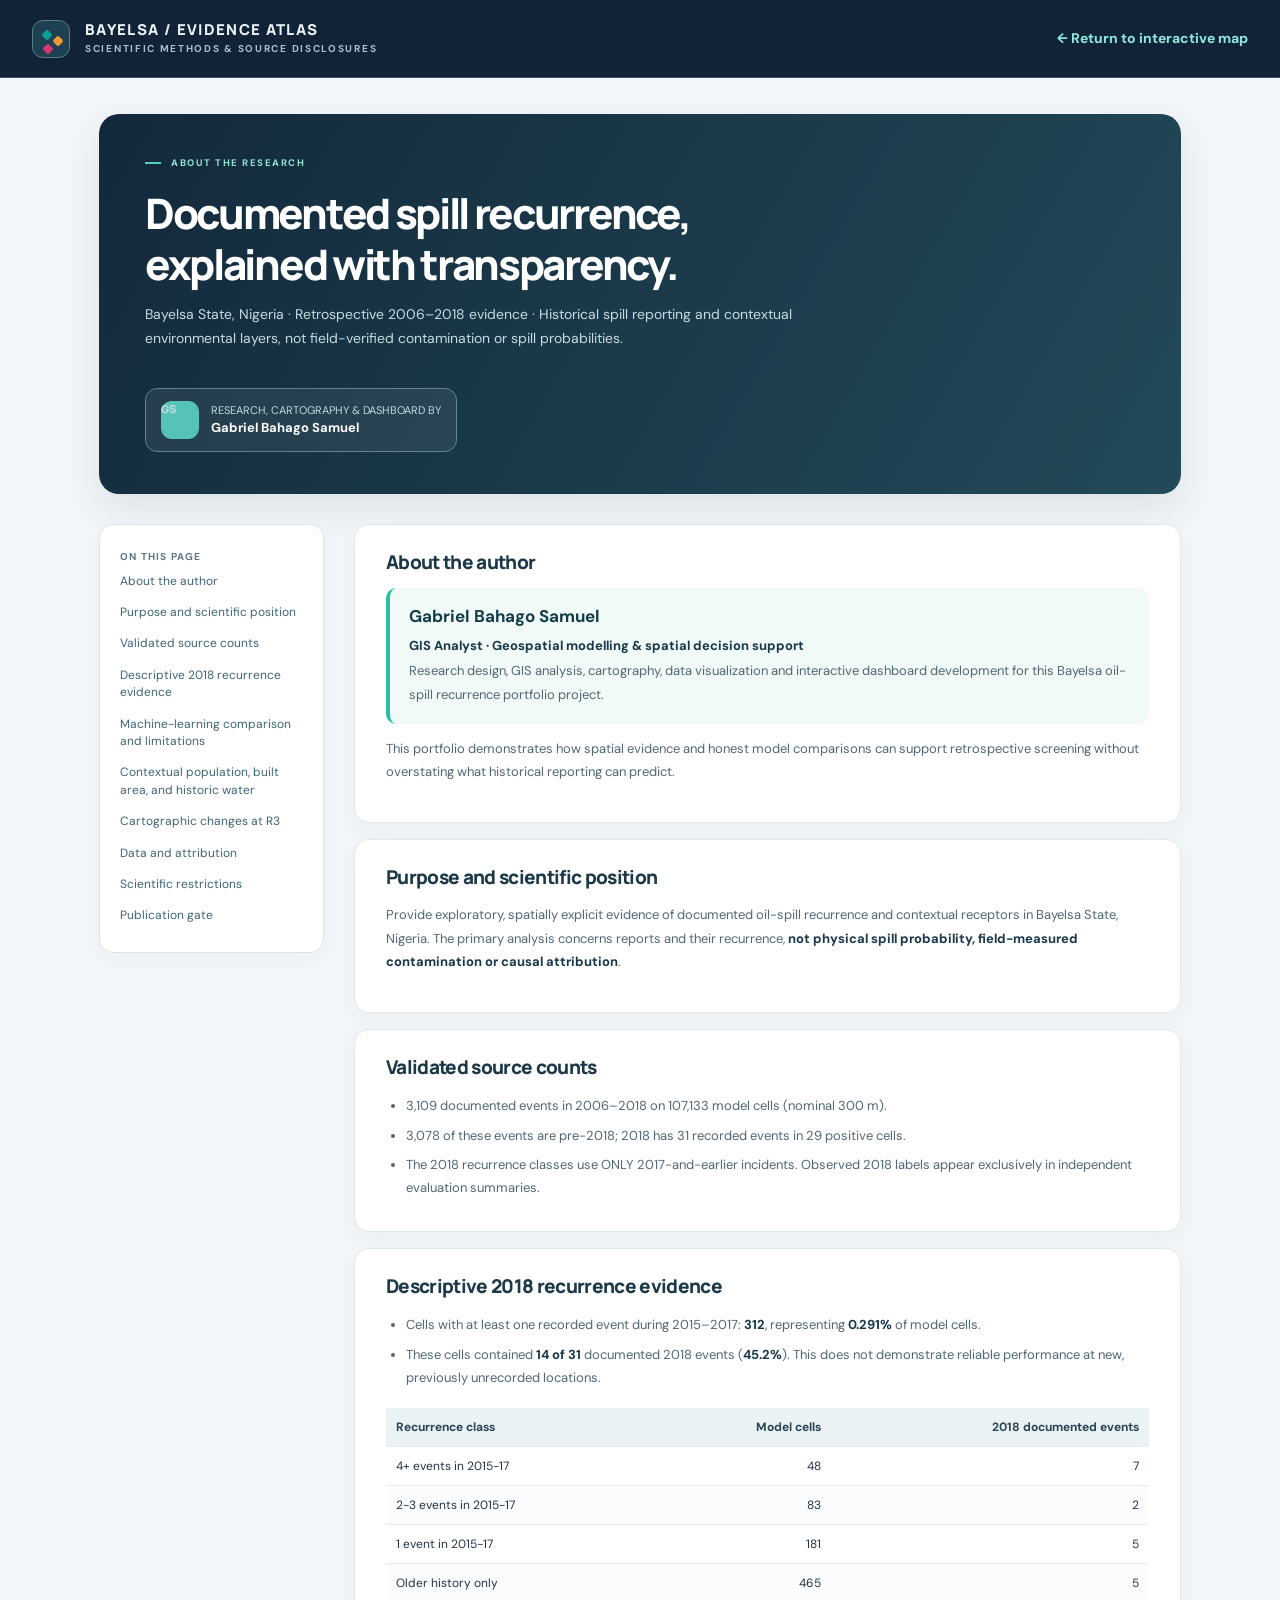
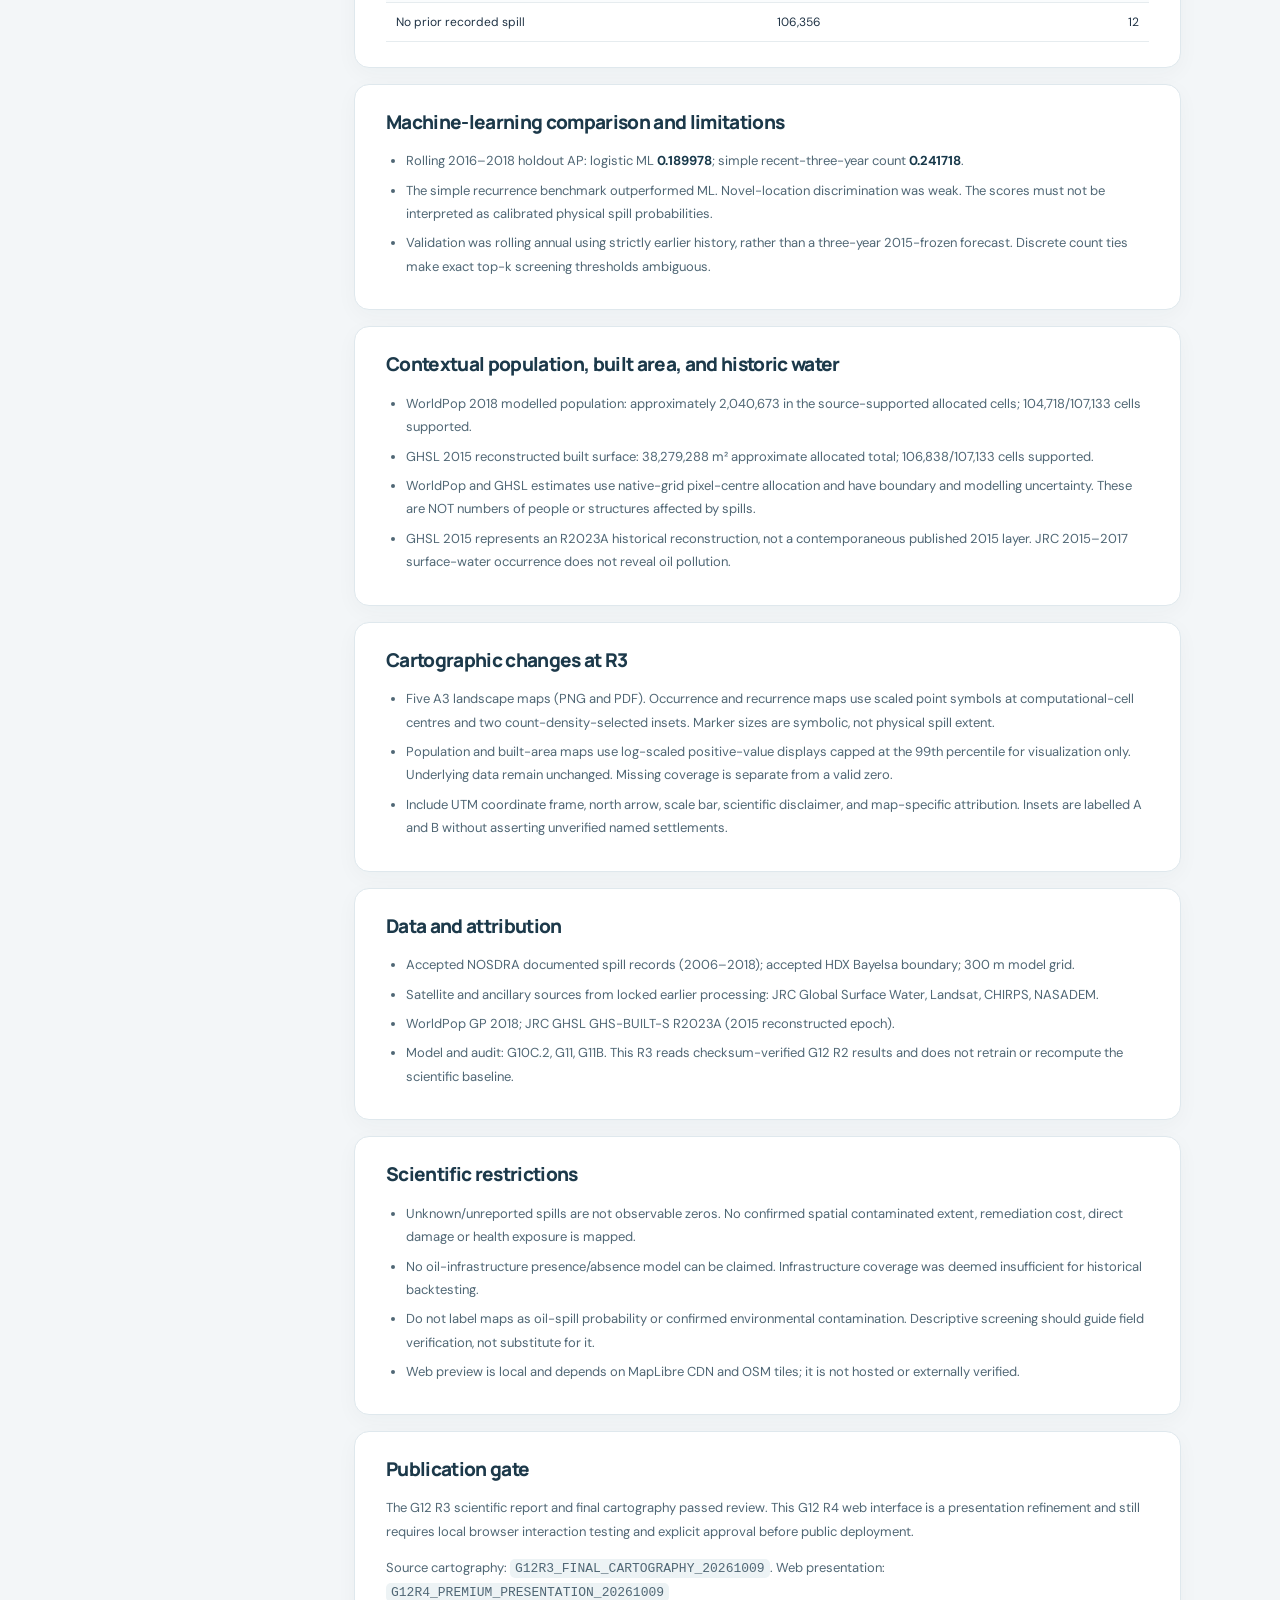
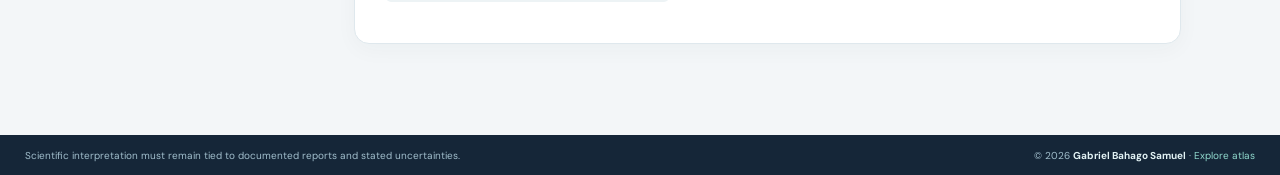
==== methods.html @ e8ac4446 "Publish Bayelsa Evidence Atlas G12R4.2" ====
<!doctype html><html lang="en"><head><meta charset="utf-8"><meta name="viewport" content="width=device-width, initial-scale=1"><meta name="theme-color" content="#122338"><meta name="description" content="Bayelsa documented spill recurrence: scientific methods, provenance and limitations. Built by Gabriel Bahago Samuel."><title>Methods &amp; Limitations | Bayelsa Evidence Atlas</title><link href="https://fonts.googleapis.com/css2?family=DM+Sans:wght@400;500;600;700;800&family=Manrope:wght@400;500;600;700;800&display=swap" rel="stylesheet"><link rel="stylesheet" href="./styles.css"></head><body class="methods-page"><header class="topbar methods-header"><a class="identity" href="./index.html"><span class="brand-symbol" aria-hidden="true"><span></span><span></span><span></span></span><span class="identity-text"><strong>BAYELSA / EVIDENCE ATLAS</strong><small>SCIENTIFIC METHODS &amp; SOURCE DISCLOSURES</small></span></a><a class="method-back" href="./index.html">← Return to interactive map</a></header><div class="methods-shell"><section class="methods-hero"><div class="eyebrow"><span class="eyebrow-line"></span> ABOUT THE RESEARCH</div><h1>Documented spill recurrence,<br>explained with transparency.</h1><p>Bayelsa State, Nigeria · Retrospective 2006–2018 evidence · Historical spill reporting and contextual environmental layers, not field-verified contamination or spill probabilities.</p><div class="hero-credit"><span class="avatar" aria-hidden="true">GS</span><div><span>RESEARCH, CARTOGRAPHY &amp; DASHBOARD BY</span><strong>Gabriel Bahago Samuel</strong></div></div></section><div class="methods-content"><nav class="toc" aria-label="On this page"><strong>ON THIS PAGE</strong><a href="#author">About the author</a><a href="#m1">Purpose and scientific position</a><a href="#m2">Validated source counts</a><a href="#m3">Descriptive 2018 recurrence evidence</a><a href="#m4">Machine-learning comparison and limitations</a><a href="#m5">Contextual population, built area, and historic water</a><a href="#m6">Cartographic changes at R3</a><a href="#m7">Data and attribution</a><a href="#m8">Scientific restrictions</a><a href="#m9">Publication gate</a></nav><div class="methods-body"><section id="author" class="method-section"><h2>About the author</h2><div class="author-card"><h3>Gabriel Bahago Samuel</h3><p><strong>GIS Analyst · Geospatial modelling &amp; spatial decision support</strong></p><p>Research design, GIS analysis, cartography, data visualization and interactive dashboard development for this Bayelsa oil-spill recurrence portfolio project.</p></div><p>This portfolio demonstrates how spatial evidence and honest model comparisons can support retrospective screening without overstating what historical reporting can predict.</p></section><section class="method-section" id="m1"><h2>Purpose and scientific position</h2>
<p>Provide exploratory, spatially explicit evidence of documented oil-spill recurrence and contextual receptors in Bayelsa State, Nigeria. The primary analysis concerns reports and their recurrence, <strong>not physical spill probability, field-measured contamination or causal attribution</strong>.</p>
</section><section class="method-section" id="m2"><h2>Validated source counts</h2>
<ul>
<li>3,109 documented events in 2006–2018 on 107,133 model cells (nominal 300 m).</li>
<li>3,078 of these events are pre-2018; 2018 has 31 recorded events in 29 positive cells.</li>
<li>The 2018 recurrence classes use ONLY 2017-and-earlier incidents. Observed 2018 labels appear exclusively in independent evaluation summaries.</li>
</ul>
</section><section class="method-section" id="m3"><h2>Descriptive 2018 recurrence evidence</h2>
<ul>
<li>Cells with at least one recorded event during 2015–2017: <strong>312</strong>, representing <strong>0.291%</strong> of model cells.</li>
<li>These cells contained <strong>14 of 31</strong> documented 2018 events (<strong>45.2%</strong>). This does not demonstrate reliable performance at new, previously unrecorded locations.</li>
</ul>
<table>
<thead>
<tr>
<th>Recurrence class</th>
<th style="text-align:right">Model cells</th>
<th style="text-align:right">2018 documented events</th>
</tr>
</thead>
<tbody>
<tr>
<td>4+ events in 2015-17</td>
<td style="text-align:right">48</td>
<td style="text-align:right">7</td>
</tr>
<tr>
<td>2-3 events in 2015-17</td>
<td style="text-align:right">83</td>
<td style="text-align:right">2</td>
</tr>
<tr>
<td>1 event in 2015-17</td>
<td style="text-align:right">181</td>
<td style="text-align:right">5</td>
</tr>
<tr>
<td>Older history only</td>
<td style="text-align:right">465</td>
<td style="text-align:right">5</td>
</tr>
<tr>
<td>No prior recorded spill</td>
<td style="text-align:right">106,356</td>
<td style="text-align:right">12</td>
</tr>
</tbody>
</table>
</section><section class="method-section" id="m4"><h2>Machine-learning comparison and limitations</h2>
<ul>
<li>Rolling 2016–2018 holdout AP: logistic ML <strong>0.189978</strong>; simple recent-three-year count <strong>0.241718</strong>.</li>
<li>The simple recurrence benchmark outperformed ML. Novel-location discrimination was weak. The scores must not be interpreted as calibrated physical spill probabilities.</li>
<li>Validation was rolling annual using strictly earlier history, rather than a three-year 2015-frozen forecast. Discrete count ties make exact top-k screening thresholds ambiguous.</li>
</ul>
</section><section class="method-section" id="m5"><h2>Contextual population, built area, and historic water</h2>
<ul>
<li>WorldPop 2018 modelled population: approximately 2,040,673 in the source-supported allocated cells; 104,718/107,133 cells supported.</li>
<li>GHSL 2015 reconstructed built surface: 38,279,288 m² approximate allocated total; 106,838/107,133 cells supported.</li>
<li>WorldPop and GHSL estimates use native-grid pixel-centre allocation and have boundary and modelling uncertainty. These are NOT numbers of people or structures affected by spills.</li>
<li>GHSL 2015 represents an R2023A historical reconstruction, not a contemporaneous published 2015 layer. JRC 2015–2017 surface-water occurrence does not reveal oil pollution.</li>
</ul>
</section><section class="method-section" id="m6"><h2>Cartographic changes at R3</h2>
<ul>
<li>Five A3 landscape maps (PNG and PDF). Occurrence and recurrence maps use scaled point symbols at computational-cell centres and two count-density-selected insets. Marker sizes are symbolic, not physical spill extent.</li>
<li>Population and built-area maps use log-scaled positive-value displays capped at the 99th percentile for visualization only. Underlying data remain unchanged. Missing coverage is separate from a valid zero.</li>
<li>Include UTM coordinate frame, north arrow, scale bar, scientific disclaimer, and map-specific attribution. Insets are labelled A and B without asserting unverified named settlements.</li>
</ul>
</section><section class="method-section" id="m7"><h2>Data and attribution</h2>
<ul>
<li>Accepted NOSDRA documented spill records (2006–2018); accepted HDX Bayelsa boundary; 300 m model grid.</li>
<li>Satellite and ancillary sources from locked earlier processing: JRC Global Surface Water, Landsat, CHIRPS, NASADEM.</li>
<li>WorldPop GP 2018; JRC GHSL GHS-BUILT-S R2023A (2015 reconstructed epoch).</li>
<li>Model and audit: G10C.2, G11, G11B. This R3 reads checksum-verified G12 R2 results and does not retrain or recompute the scientific baseline.</li>
</ul>
</section><section class="method-section" id="m8"><h2>Scientific restrictions</h2>
<ul>
<li>Unknown/unreported spills are not observable zeros. No confirmed spatial contaminated extent, remediation cost, direct damage or health exposure is mapped.</li>
<li>No oil-infrastructure presence/absence model can be claimed. Infrastructure coverage was deemed insufficient for historical backtesting.</li>
<li>Do not label maps as oil-spill probability or confirmed environmental contamination. Descriptive screening should guide field verification, not substitute for it.</li>
<li>Web preview is local and depends on MapLibre CDN and OSM tiles; it is not hosted or externally verified.</li>
</ul>
</section><section class="method-section" id="m9"><h2>Publication gate</h2>
<p>The G12 R3 scientific report and final cartography passed review. This G12 R4 web interface is a presentation refinement and still requires local browser interaction testing and explicit approval before public deployment.</p>
<p>Source cartography: <code>G12R3_FINAL_CARTOGRAPHY_20261009</code>. Web presentation: <code>G12R4_PREMIUM_PRESENTATION_20261009</code></p>
</section></div></div></div><footer class="page-footer"><span>Scientific interpretation must remain tied to documented reports and stated uncertainties.</span><span>© 2026 <strong>Gabriel Bahago Samuel</strong> · <a href="./index.html">Explore atlas</a></span></footer></body></html>
---- styles.css ----
:root{--navy:#122338;--dark:#101d2e;--dark2:#182c40;--ink:#203345;--muted:#7e96a9;--edge:#dce4e9;--old:#b57961;--one:#0c9f97;--two:#ef9a34;--four:#d63870;--novel:#935aff;--white:#fff;--font:'DM Sans',system-ui,-apple-system,Segoe UI,sans-serif;--display:'Manrope',var(--font)}
*{box-sizing:border-box}html,body{height:100%}body{margin:0;font:14px/1.5 var(--font);color:var(--ink);background:#eff3f6}button,select{font:inherit}a{color:inherit}button{cursor:pointer}button:focus-visible,a:focus-visible,select:focus-visible{outline:3px solid #69cfca;outline-offset:3px}
.topbar{height:78px;background:var(--navy);display:flex;align-items:center;justify-content:space-between;padding:0 32px;color:#eaf4f8;border-bottom:1px solid #3c5364;gap:16px}.identity{text-decoration:none;display:flex;align-items:center;gap:15px;min-width:0}.brand-symbol{width:38px;height:38px;border:1px solid #5b7b88;border-radius:11px;position:relative;display:block;background:#1e4152}.brand-symbol span{position:absolute;width:8px;height:8px;border-radius:2px;transform:rotate(45deg)}.brand-symbol span:nth-child(1){background:var(--one);left:10px;top:10px}.brand-symbol span:nth-child(2){background:var(--two);left:21px;top:16px}.brand-symbol span:nth-child(3){background:var(--four);left:11px;top:24px}.identity-text{display:flex;flex-direction:column;line-height:1.25;gap:4px;white-space:nowrap}.identity-text strong{font:800 15px/1.2 var(--display);letter-spacing:.09em}.identity-text small{font-size:10px;letter-spacing:.17em;color:#a9c0ce;font-weight:700}.muted-bar{color:#6ca8af;padding:0 5px}.top-actions{display:flex;align-items:center;gap:24px}.topbar-pill{border:1px solid #476374;border-radius:999px;display:inline-flex;align-items:center;gap:9px;padding:8px 13px;font-size:10px;letter-spacing:.12em;font-weight:800;color:#c3d9e2}.live-dot{height:7px;width:7px;background:#45d7b8;border-radius:100%;box-shadow:0 0 0 4px #45d7b81b}.top-link{font-size:12px;text-decoration:none;font-weight:700}.top-link:hover{text-decoration:underline}
.layout{display:grid;grid-template-columns:370px minmax(0,1fr);height:calc(100vh - 120px);min-height:620px}.sidebar{background:var(--dark);color:#f2f7fa;overflow-y:auto;scrollbar-color:#38546a #111e2e}.sidebar-inner{padding:28px 27px 24px}.eyebrow{font-size:9.5px;font-weight:800;letter-spacing:.16em;color:#8eb8c5;display:flex;align-items:center;gap:10px}.eyebrow-line{height:2px;width:16px;background:#4dd0bd}.sidebar h1{font:800 27px/1.23 var(--display);letter-spacing:-.055em;margin:14px 0 12px;max-width:320px}.sidebar h1 em{font-style:normal;color:#64d8cc}.lead{font-size:12.5px;line-height:1.7;color:#acc3ce;margin:0 0 20px}
.metrics{display:grid;grid-template-columns:1fr 1fr;gap:9px;margin-bottom:24px}.metric{background:var(--dark2);border:1px solid #304559;border-radius:11px;padding:13px 13px 12px}.metric-wide{grid-column:1/-1;background:linear-gradient(105deg,#1c4053,#173343)}.metric-label{font-size:9px;letter-spacing:.11em;font-weight:800;color:#a3bbcb}.metric-value{font:800 25px/1.55 var(--display);letter-spacing:-.055em;color:#fff}.metric-wide .metric-value{font-size:31px;line-height:1.4}.metric-sub{font:500 12px var(--font);letter-spacing:0;color:#b4ced5}.metric-caption{font-size:10px;color:#acc2d0;margin-top:2px}
.section-title{display:flex;gap:12px;align-items:center;color:#8eb7c4;font-size:10px;letter-spacing:.13em;font-weight:800;margin:20px 0 11px}.section-rule{height:1px;flex:1;background:#345064}.field-label{display:block;font-size:12px;font-weight:700;margin-bottom:8px}select{width:100%;border:1px solid #65899d;border-radius:9px;color:#edf9f7;background:#233b4d;padding:11px 12px;appearance:auto;cursor:pointer}select:hover{border-color:#86c4d0}.selection-summary{display:flex;gap:10px;align-items:flex-start;border:1px solid #3e6a74;background:#173b45;border-radius:9px;padding:11px;margin-top:11px}.selection-icon{font-size:15px;color:#62d0bc}.selection-summary div{display:flex;flex-direction:column;gap:3px}.selection-summary strong{font-size:12px;line-height:1.35}.selection-summary span:not(.selection-icon){color:#b9d8df;font-size:10.5px;line-height:1.5}.microcopy{font-size:11px;color:#a5bac8;margin:10px 0 4px;line-height:1.5}.legend-title{margin-top:23px}.legend{display:grid;gap:3px}.legend-item{display:grid;align-items:center;grid-template-columns:17px 1fr auto;gap:9px;padding:5px 3px;border-radius:6px}.legend-item span:nth-child(2){font-size:12px;font-weight:700;display:block;line-height:1.2}.legend-item small{display:block;color:#8ea8b7;font-weight:500;font-size:10px;margin-top:3px}.legend-item b{font:700 11px var(--display);color:#b8cbd7}.legend-swatch{display:block;width:13px;height:13px;border-radius:100%;border:2px solid #dfe9ee;box-shadow:0 0 0 1px #152b3e}.legend-swatch.old{background:var(--old)}.legend-swatch.one{background:var(--one)}.legend-swatch.two{background:var(--two)}.legend-swatch.four{background:var(--four)}.legend-swatch.novel{background:var(--novel)}.legend-eval{border-top:1px solid #2d4559;margin-top:3px;padding-top:11px}
.finding{margin-top:25px;padding:16px;background:linear-gradient(135deg,#193d4c,#1c3244);border:1px solid #47687a;border-radius:12px}.finding-overline{color:#8ce6d3;font-size:10px;font-weight:800;letter-spacing:.12em}.finding-number{color:#e8fff9;font:800 39px/1.25 var(--display);letter-spacing:-.07em;margin:5px 0}.finding-number span{font-size:21px}.finding p{color:#deedf0;font-size:12px;line-height:1.55;margin:4px 0 8px}.finding small{display:block;color:#a8c6ce;font-size:10px;line-height:1.55}.disclaimer{font-size:10.5px;color:#a5bac5;line-height:1.6;margin:16px 0}.disclaimer strong{color:#d8e8ec}.sidebar-foot{display:flex;justify-content:space-between;align-items:flex-end;gap:12px;border-top:1px solid #2e4556;padding-top:16px}.method-link{color:#89e5d5;font-size:11px;font-weight:700;text-decoration:none}.method-link:hover{text-decoration:underline}.sidebar-foot>span{font-size:9px;color:#9db7c5;text-align:right}.sidebar-foot strong{font-size:10px;color:#e9f8f7}
.map-area{position:relative;min-height:0;background:#e8eef0;overflow:hidden}#map{position:absolute;inset:0}.maplibregl-popup{max-width:360px!important}.maplibregl-popup-content{padding:0!important;overflow:hidden;border-radius:14px!important;box-shadow:0 16px 44px #0d203d37!important;border:1px solid #d8e2e8}.maplibregl-popup-close-button{font-size:22px;padding:3px 9px;color:#718594}.popup-head{color:#fff;background:#152a3a;padding:13px 18px}.popup-head strong{font:800 12px var(--display)}.popup-head small{display:block;font-size:10px;color:#a9cbd7;margin-top:3px}.popup-content{padding:12px 18px 14px}.popup-row{display:flex;gap:17px;justify-content:space-between;border-bottom:1px solid #edf0f2;padding:8px 0;font-size:12px}.popup-row span{color:#647988}.popup-row strong{color:#193144;text-align:right}.popup-notice{background:#f3f7f8;padding:10px;border-radius:8px;font-size:11px;color:#58717e;line-height:1.5;margin:10px 0 0}
.map-head{position:absolute;top:22px;left:22px;width:min(325px,calc(100% - 100px));background:#ffffffed;border-radius:13px;box-shadow:0 10px 35px #1c364b1c;border:1px solid #d9e4e8;padding:15px 18px;backdrop-filter:blur(12px);pointer-events:none}.map-head-label{font-size:10px;letter-spacing:.15em;font-weight:800;color:#567b8b;display:flex;gap:8px;align-items:center}.map-head-dot{width:8px;height:8px;border-radius:50%;background:#119d98}.map-head strong{display:block;font:800 16px/1.35 var(--display);color:#203a4d;margin:6px 0 2px;letter-spacing:-.03em}.map-head>span{color:#657e8a;font-size:11px}.map-tools{position:absolute;top:22px;right:65px;display:flex;gap:8px}.map-tools button{background:#ffffffef;border:1px solid #d4e0e4;box-shadow:0 8px 25px #253c4c20;border-radius:9px;padding:9px 13px;color:#1e4050;font-size:12px;font-weight:700;display:flex;gap:7px;align-items:center}.map-tools button:hover{background:#eaf8f6}.map-tools button[aria-pressed="true"]{background:#1d394c;color:#fff}.map-guide{position:absolute;bottom:22px;left:22px;background:#122438ed;color:#d9eaf0;border:1px solid #4a7180;border-radius:11px;padding:12px 15px;display:flex;gap:11px;align-items:center;max-width:350px;box-shadow:0 8px 32px #10203128;pointer-events:none}.map-guide-marker{width:15px;height:15px;border-radius:50%;flex:none;background:#e49c32;border:3px solid #fff;box-shadow:0 0 0 3px #174355}.map-guide span:last-child{font-size:10.5px;line-height:1.5}.map-guide strong{font-size:11px;color:#fff}.map-status{position:absolute;top:50%;left:50%;transform:translate(-50%,-50%);background:#163043ed;color:#fff;padding:11px 17px;font-size:12px;border-radius:8px;pointer-events:none}.map-status[hidden]{display:none!important}.maplibregl-ctrl-group{border-radius:9px!important;overflow:hidden!important;box-shadow:0 6px 25px #20394c26!important}.maplibregl-ctrl-top-right{top:80px!important}.page-footer{height:42px;background:#152638;display:flex;justify-content:space-between;align-items:center;gap:14px;padding:0 25px;color:#a2bfcd;font-size:10px}.page-footer strong{color:#e2f2f4}.page-footer a{color:#91dace;text-decoration:none}.page-footer a:hover{text-decoration:underline}
/* Methods page */
body.methods-page{background:#f3f6f8;min-height:100%;height:auto}.methods-header{position:sticky;top:0;z-index:5}.methods-shell{max-width:1130px;margin:36px auto 75px;padding:0 24px}.methods-hero{background:linear-gradient(120deg,#13293b,#224a58);border-radius:20px;color:#fff;padding:42px 46px;box-shadow:0 15px 35px #17374619}.methods-hero .eyebrow{color:#8fe1d3}.methods-hero h1{font:800 clamp(28px,4vw,42px)/1.2 var(--display);letter-spacing:-.055em;max-width:720px;margin:18px 0 12px}.methods-hero p{color:#c7dbe2;max-width:740px;line-height:1.7}.hero-credit{margin-top:23px;display:inline-flex;gap:12px;align-items:center;padding:12px 15px;border:1px solid #5a8692;border-radius:12px;background:#ffffff12}.avatar{height:38px;width:38px;border-radius:11px;background:#55c4b7;color:#0a2b37;display:grid;place-items:center;font-weight:800;font-family:var(--display)}.hero-credit span{font-size:11px;color:#bedce3;display:block}.hero-credit strong{font-size:13px;display:block;color:#fff}.methods-content{display:grid;grid-template-columns:225px 1fr;gap:30px;align-items:start;margin-top:30px}.toc{position:sticky;top:110px;background:#fff;border:1px solid var(--edge);border-radius:14px;padding:20px;box-shadow:0 5px 20px #16374908}.toc strong{font-size:10px;letter-spacing:.12em;color:#5c7686}.toc a{display:block;font-size:12px;color:#3d6473;padding:7px 0;text-decoration:none;line-height:1.45}.toc a:hover{color:#087f80}.methods-body{min-width:0}.method-section{background:#fff;border:1px solid #dfe8ed;border-radius:15px;padding:25px 31px;margin-bottom:16px;box-shadow:0 6px 22px #13324409;scroll-margin-top:110px}.method-section h2{font:800 19px/1.35 var(--display);color:#1c394a;margin:0 0 13px;letter-spacing:-.035em}.method-section p,.method-section li{color:#506775;font-size:13px;line-height:1.8}.method-section ul{padding-left:20px;margin-bottom:0}.method-section li{padding-bottom:6px}.method-section strong{color:#17384a}.method-section table{width:100%;border-collapse:collapse;margin-top:12px;font-size:12px}.method-section th{background:#eaf2f4;color:#264454}.method-section th,.method-section td{padding:10px;text-align:left;border-bottom:1px solid #e6ecef}.method-section td:not(:first-child),.method-section th:not(:first-child){text-align:right}.method-section tbody tr:nth-child(even){background:#fafcfd}.method-section code{background:#edf3f5;border-radius:5px;padding:2px 5px;overflow-wrap:anywhere}.method-section a{color:#14787d}.author-card{border-left:4px solid #2dbca9;background:#f2faf8;border-radius:10px;padding:16px 19px}.author-card h3{margin:0 0 4px;font-size:17px;color:#123d4a}.author-card p{margin:2px 0}.method-back{font-weight:700;color:#90eadc;text-decoration:none}.method-back:hover{text-decoration:underline}
@media(max-width:1080px){.layout{grid-template-columns:340px 1fr}.sidebar-inner{padding:22px}.map-tools{top:124px;right:12px}.map-tools button span{display:none}.map-head{top:16px;left:16px}}@media(max-width:760px){.topbar{height:72px;padding:0 16px}.topbar-pill{display:none}.top-actions{gap:10px}.top-link{font-size:11px}.identity-text strong{font-size:12px}.identity-text small{font-size:8px}.brand-symbol{width:33px;height:33px}.layout{height:auto;min-height:0;display:flex;flex-direction:column}.sidebar{overflow:visible;order:2}.sidebar-inner{padding:23px}.sidebar h1{font-size:26px}.map-area{order:1;height:61vh;min-height:420px}.map-head{width:min(265px,calc(100% - 78px));padding:12px}.map-head strong{font-size:13px}.map-tools{top:106px}.map-guide{bottom:10px;left:10px;max-width:calc(100% - 20px);padding:9px;font-size:10px}.map-guide span:last-child{font-size:9px}.maplibregl-ctrl-top-right{top:55px!important}.page-footer{height:auto;min-height:50px;padding:12px 18px;flex-wrap:wrap}.methods-shell{padding:0 12px;margin:16px auto}.methods-hero{padding:28px 22px}.methods-content{display:block}.toc{position:static;margin-bottom:15px}.method-section{padding:20px}.methods-header .topbar-pill{display:none}}@media(prefers-reduced-motion:reduce){*,*:before,*:after{scroll-behavior:auto!important;transition:none!important;animation:none!important}}
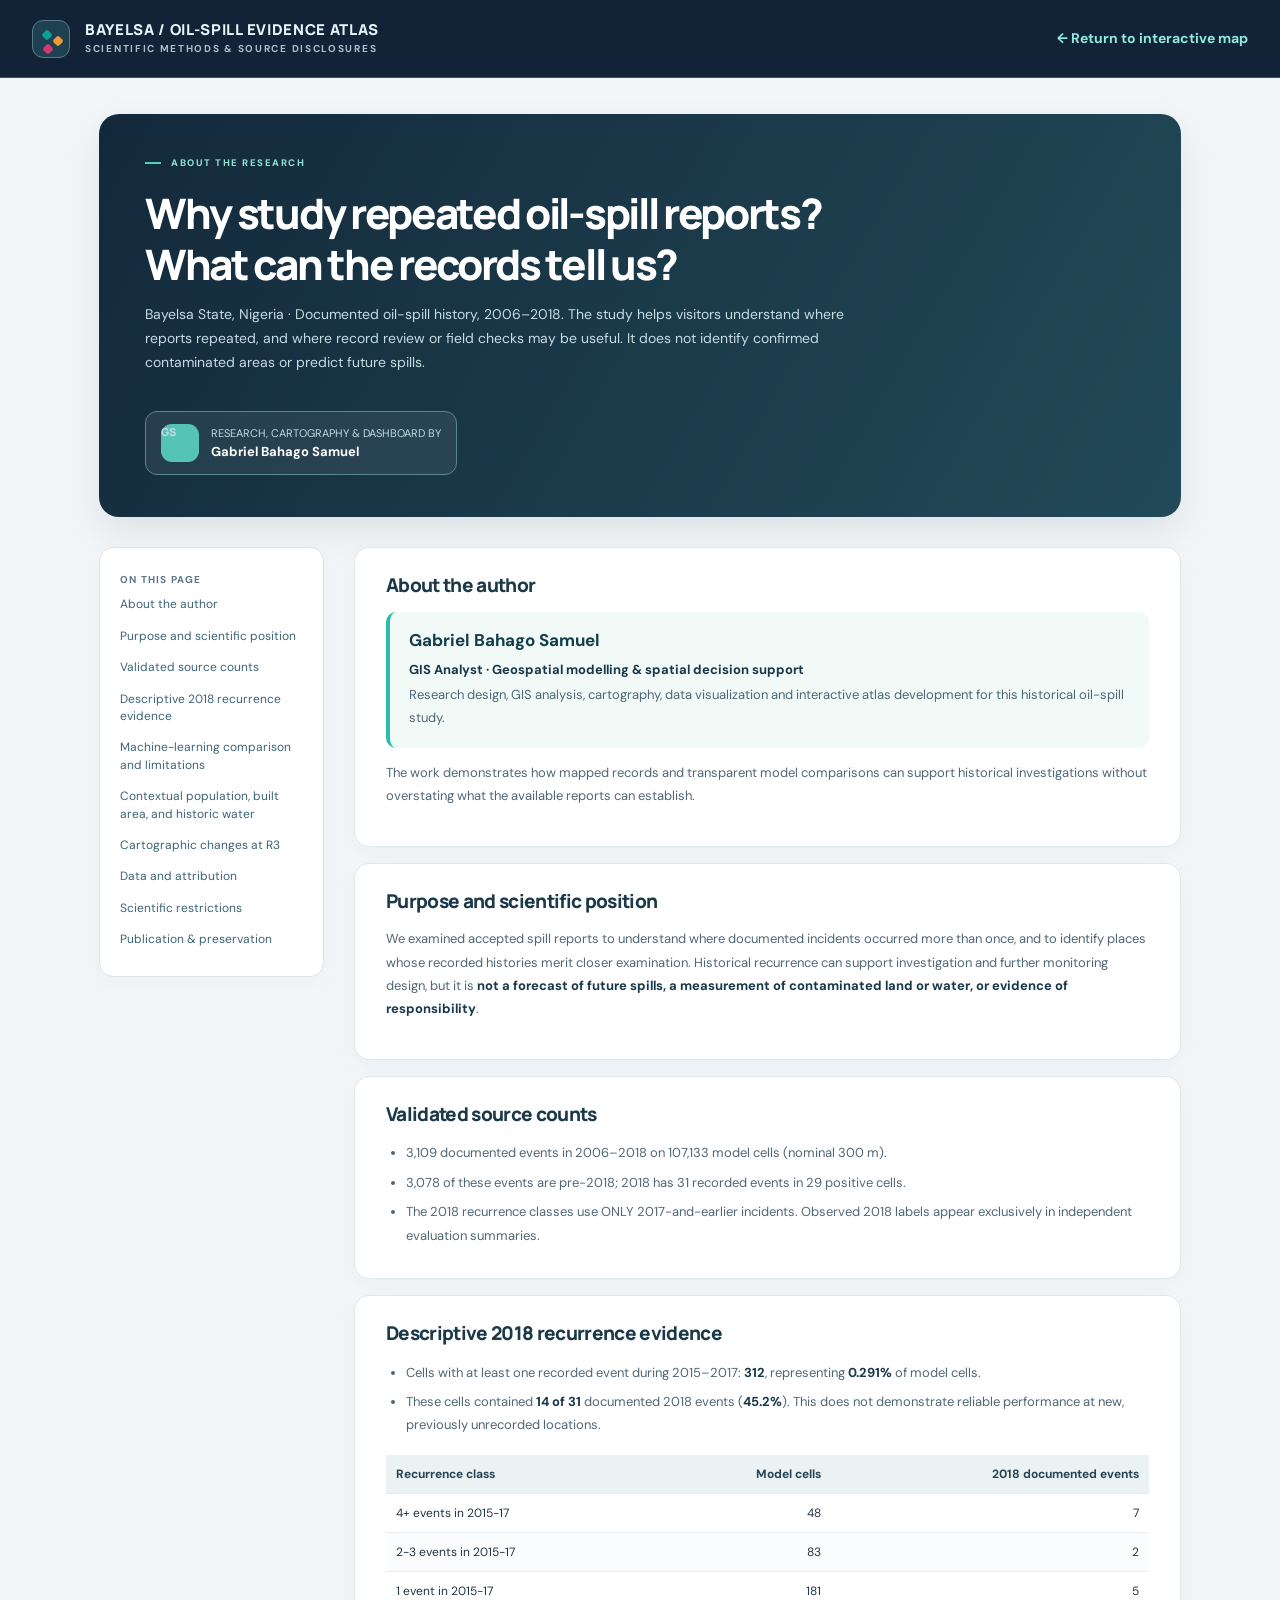
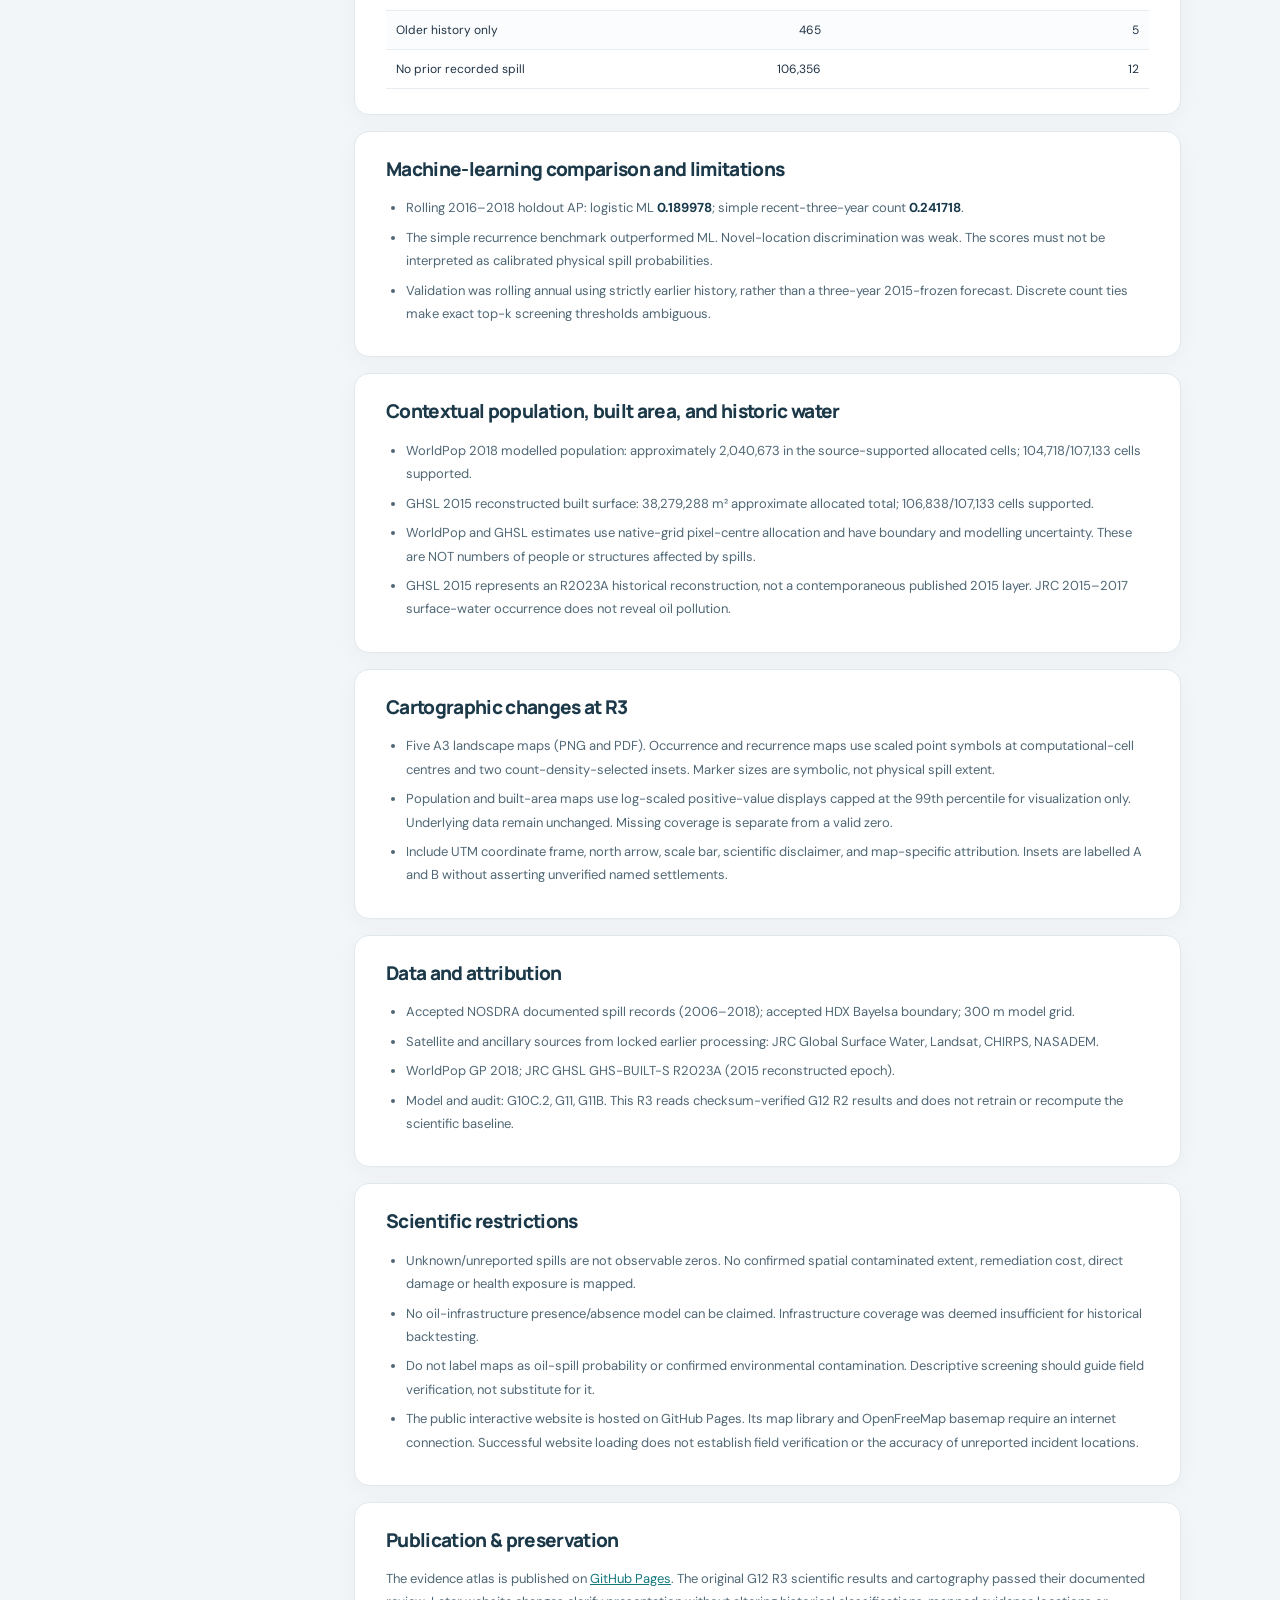
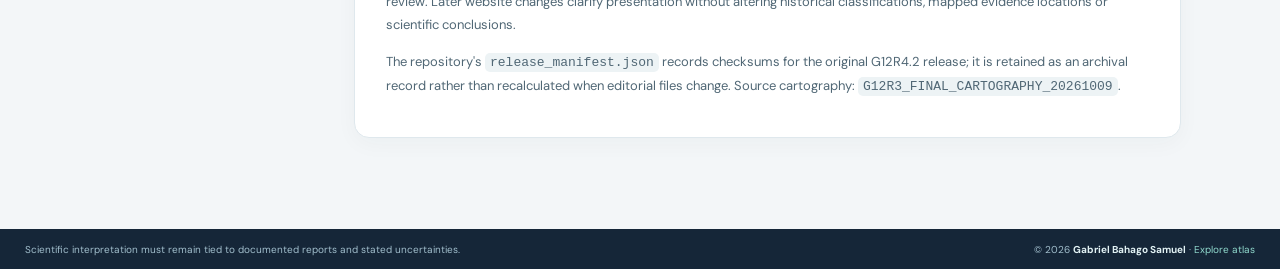
==== commit 9b7f96ac: "Align Bayelsa About methods and publication disclosures with public atlas" ====
--- a/methods.html
+++ b/methods.html
@@ -1,5 +1,5 @@
-<!doctype html><html lang="en"><head><meta charset="utf-8"><meta name="viewport" content="width=device-width, initial-scale=1"><meta name="theme-color" content="#122338"><meta name="description" content="Bayelsa documented spill recurrence: scientific methods, provenance and limitations. Built by Gabriel Bahago Samuel."><title>Methods &amp; Limitations | Bayelsa Evidence Atlas</title><link href="https://fonts.googleapis.com/css2?family=DM+Sans:wght@400;500;600;700;800&family=Manrope:wght@400;500;600;700;800&display=swap" rel="stylesheet"><link rel="stylesheet" href="./styles.css"></head><body class="methods-page"><header class="topbar methods-header"><a class="identity" href="./index.html"><span class="brand-symbol" aria-hidden="true"><span></span><span></span><span></span></span><span class="identity-text"><strong>BAYELSA / EVIDENCE ATLAS</strong><small>SCIENTIFIC METHODS &amp; SOURCE DISCLOSURES</small></span></a><a class="method-back" href="./index.html">← Return to interactive map</a></header><div class="methods-shell"><section class="methods-hero"><div class="eyebrow"><span class="eyebrow-line"></span> ABOUT THE RESEARCH</div><h1>Documented spill recurrence,<br>explained with transparency.</h1><p>Bayelsa State, Nigeria · Retrospective 2006–2018 evidence · Historical spill reporting and contextual environmental layers, not field-verified contamination or spill probabilities.</p><div class="hero-credit"><span class="avatar" aria-hidden="true">GS</span><div><span>RESEARCH, CARTOGRAPHY &amp; DASHBOARD BY</span><strong>Gabriel Bahago Samuel</strong></div></div></section><div class="methods-content"><nav class="toc" aria-label="On this page"><strong>ON THIS PAGE</strong><a href="#author">About the author</a><a href="#m1">Purpose and scientific position</a><a href="#m2">Validated source counts</a><a href="#m3">Descriptive 2018 recurrence evidence</a><a href="#m4">Machine-learning comparison and limitations</a><a href="#m5">Contextual population, built area, and historic water</a><a href="#m6">Cartographic changes at R3</a><a href="#m7">Data and attribution</a><a href="#m8">Scientific restrictions</a><a href="#m9">Publication gate</a></nav><div class="methods-body"><section id="author" class="method-section"><h2>About the author</h2><div class="author-card"><h3>Gabriel Bahago Samuel</h3><p><strong>GIS Analyst · Geospatial modelling &amp; spatial decision support</strong></p><p>Research design, GIS analysis, cartography, data visualization and interactive dashboard development for this Bayelsa oil-spill recurrence portfolio project.</p></div><p>This portfolio demonstrates how spatial evidence and honest model comparisons can support retrospective screening without overstating what historical reporting can predict.</p></section><section class="method-section" id="m1"><h2>Purpose and scientific position</h2>
-<p>Provide exploratory, spatially explicit evidence of documented oil-spill recurrence and contextual receptors in Bayelsa State, Nigeria. The primary analysis concerns reports and their recurrence, <strong>not physical spill probability, field-measured contamination or causal attribution</strong>.</p>
+<!doctype html><html lang="en"><head><meta charset="utf-8"><meta name="viewport" content="width=device-width, initial-scale=1"><meta name="theme-color" content="#122338"><meta name="description" content="Bayelsa documented spill recurrence: scientific methods, provenance and limitations. Built by Gabriel Bahago Samuel."><title>About &amp; Methods | Bayelsa Oil-Spill Evidence Atlas</title><link href="https://fonts.googleapis.com/css2?family=DM+Sans:wght@400;500;600;700;800&family=Manrope:wght@400;500;600;700;800&display=swap" rel="stylesheet"><link rel="stylesheet" href="./styles.css?v=20261010-story1"></head><body class="methods-page"><header class="topbar methods-header"><a class="identity" href="./index.html"><span class="brand-symbol" aria-hidden="true"><span></span><span></span><span></span></span><span class="identity-text"><strong>BAYELSA / OIL-SPILL EVIDENCE ATLAS</strong><small>SCIENTIFIC METHODS &amp; SOURCE DISCLOSURES</small></span></a><a class="method-back" href="./index.html">← Return to interactive map</a></header><div class="methods-shell"><section class="methods-hero"><div class="eyebrow"><span class="eyebrow-line"></span> ABOUT THE RESEARCH</div><h1>Why study repeated oil-spill reports?<br>What can the records tell us?</h1><p>Bayelsa State, Nigeria · Documented oil-spill history, 2006–2018. The study helps visitors understand where reports repeated, and where record review or field checks may be useful. It does not identify confirmed contaminated areas or predict future spills.</p><div class="hero-credit"><span class="avatar" aria-hidden="true">GS</span><div><span>RESEARCH, CARTOGRAPHY &amp; DASHBOARD BY</span><strong>Gabriel Bahago Samuel</strong></div></div></section><div class="methods-content"><nav class="toc" aria-label="On this page"><strong>ON THIS PAGE</strong><a href="#author">About the author</a><a href="#m1">Purpose and scientific position</a><a href="#m2">Validated source counts</a><a href="#m3">Descriptive 2018 recurrence evidence</a><a href="#m4">Machine-learning comparison and limitations</a><a href="#m5">Contextual population, built area, and historic water</a><a href="#m6">Cartographic changes at R3</a><a href="#m7">Data and attribution</a><a href="#m8">Scientific restrictions</a><a href="#m9">Publication &amp; preservation</a></nav><div class="methods-body"><section id="author" class="method-section"><h2>About the author</h2><div class="author-card"><h3>Gabriel Bahago Samuel</h3><p><strong>GIS Analyst · Geospatial modelling &amp; spatial decision support</strong></p><p>Research design, GIS analysis, cartography, data visualization and interactive atlas development for this historical oil-spill study.</p></div><p>The work demonstrates how mapped records and transparent model comparisons can support historical investigations without overstating what the available reports can establish.</p></section><section class="method-section" id="m1"><h2>Purpose and scientific position</h2>
+<p>We examined accepted spill reports to understand where documented incidents occurred more than once, and to identify places whose recorded histories merit closer examination. Historical recurrence can support investigation and further monitoring design, but it is <strong>not a forecast of future spills, a measurement of contaminated land or water, or evidence of responsibility</strong>.</p>
 </section><section class="method-section" id="m2"><h2>Validated source counts</h2>
 <ul>
 <li>3,109 documented events in 2006–2018 on 107,133 model cells (nominal 300 m).</li>
@@ -78,9 +78,9 @@
 <li>Unknown/unreported spills are not observable zeros. No confirmed spatial contaminated extent, remediation cost, direct damage or health exposure is mapped.</li>
 <li>No oil-infrastructure presence/absence model can be claimed. Infrastructure coverage was deemed insufficient for historical backtesting.</li>
 <li>Do not label maps as oil-spill probability or confirmed environmental contamination. Descriptive screening should guide field verification, not substitute for it.</li>
-<li>Web preview is local and depends on MapLibre CDN and OSM tiles; it is not hosted or externally verified.</li>
+<li>The public interactive website is hosted on GitHub Pages. Its map library and OpenFreeMap basemap require an internet connection. Successful website loading does not establish field verification or the accuracy of unreported incident locations.</li>
 </ul>
-</section><section class="method-section" id="m9"><h2>Publication gate</h2>
-<p>The G12 R3 scientific report and final cartography passed review. This G12 R4 web interface is a presentation refinement and still requires local browser interaction testing and explicit approval before public deployment.</p>
-<p>Source cartography: <code>G12R3_FINAL_CARTOGRAPHY_20261009</code>. Web presentation: <code>G12R4_PREMIUM_PRESENTATION_20261009</code></p>
+</section><section class="method-section" id="m9"><h2>Publication &amp; preservation</h2>
+<p>The evidence atlas is published on <a href="https://bahagogabriel.github.io/bayelsa-evidence-atlas/">GitHub Pages</a>. The original G12 R3 scientific results and cartography passed their documented review. Later website changes clarify presentation without altering historical classifications, mapped evidence locations or scientific conclusions.</p>
+<p>The repository's <code>release_manifest.json</code> records checksums for the original G12R4.2 release; it is retained as an archival record rather than recalculated when editorial files change. Source cartography: <code>G12R3_FINAL_CARTOGRAPHY_20261009</code>.</p>
 </section></div></div></div><footer class="page-footer"><span>Scientific interpretation must remain tied to documented reports and stated uncertainties.</span><span>© 2026 <strong>Gabriel Bahago Samuel</strong> · <a href="./index.html">Explore atlas</a></span></footer></body></html>
--- a/styles.css
+++ b/styles.css
@@ -10,3 +10,27 @@
 /* Methods page */
 body.methods-page{background:#f3f6f8;min-height:100%;height:auto}.methods-header{position:sticky;top:0;z-index:5}.methods-shell{max-width:1130px;margin:36px auto 75px;padding:0 24px}.methods-hero{background:linear-gradient(120deg,#13293b,#224a58);border-radius:20px;color:#fff;padding:42px 46px;box-shadow:0 15px 35px #17374619}.methods-hero .eyebrow{color:#8fe1d3}.methods-hero h1{font:800 clamp(28px,4vw,42px)/1.2 var(--display);letter-spacing:-.055em;max-width:720px;margin:18px 0 12px}.methods-hero p{color:#c7dbe2;max-width:740px;line-height:1.7}.hero-credit{margin-top:23px;display:inline-flex;gap:12px;align-items:center;padding:12px 15px;border:1px solid #5a8692;border-radius:12px;background:#ffffff12}.avatar{height:38px;width:38px;border-radius:11px;background:#55c4b7;color:#0a2b37;display:grid;place-items:center;font-weight:800;font-family:var(--display)}.hero-credit span{font-size:11px;color:#bedce3;display:block}.hero-credit strong{font-size:13px;display:block;color:#fff}.methods-content{display:grid;grid-template-columns:225px 1fr;gap:30px;align-items:start;margin-top:30px}.toc{position:sticky;top:110px;background:#fff;border:1px solid var(--edge);border-radius:14px;padding:20px;box-shadow:0 5px 20px #16374908}.toc strong{font-size:10px;letter-spacing:.12em;color:#5c7686}.toc a{display:block;font-size:12px;color:#3d6473;padding:7px 0;text-decoration:none;line-height:1.45}.toc a:hover{color:#087f80}.methods-body{min-width:0}.method-section{background:#fff;border:1px solid #dfe8ed;border-radius:15px;padding:25px 31px;margin-bottom:16px;box-shadow:0 6px 22px #13324409;scroll-margin-top:110px}.method-section h2{font:800 19px/1.35 var(--display);color:#1c394a;margin:0 0 13px;letter-spacing:-.035em}.method-section p,.method-section li{color:#506775;font-size:13px;line-height:1.8}.method-section ul{padding-left:20px;margin-bottom:0}.method-section li{padding-bottom:6px}.method-section strong{color:#17384a}.method-section table{width:100%;border-collapse:collapse;margin-top:12px;font-size:12px}.method-section th{background:#eaf2f4;color:#264454}.method-section th,.method-section td{padding:10px;text-align:left;border-bottom:1px solid #e6ecef}.method-section td:not(:first-child),.method-section th:not(:first-child){text-align:right}.method-section tbody tr:nth-child(even){background:#fafcfd}.method-section code{background:#edf3f5;border-radius:5px;padding:2px 5px;overflow-wrap:anywhere}.method-section a{color:#14787d}.author-card{border-left:4px solid #2dbca9;background:#f2faf8;border-radius:10px;padding:16px 19px}.author-card h3{margin:0 0 4px;font-size:17px;color:#123d4a}.author-card p{margin:2px 0}.method-back{font-weight:700;color:#90eadc;text-decoration:none}.method-back:hover{text-decoration:underline}
 @media(max-width:1080px){.layout{grid-template-columns:340px 1fr}.sidebar-inner{padding:22px}.map-tools{top:124px;right:12px}.map-tools button span{display:none}.map-head{top:16px;left:16px}}@media(max-width:760px){.topbar{height:72px;padding:0 16px}.topbar-pill{display:none}.top-actions{gap:10px}.top-link{font-size:11px}.identity-text strong{font-size:12px}.identity-text small{font-size:8px}.brand-symbol{width:33px;height:33px}.layout{height:auto;min-height:0;display:flex;flex-direction:column}.sidebar{overflow:visible;order:2}.sidebar-inner{padding:23px}.sidebar h1{font-size:26px}.map-area{order:1;height:61vh;min-height:420px}.map-head{width:min(265px,calc(100% - 78px));padding:12px}.map-head strong{font-size:13px}.map-tools{top:106px}.map-guide{bottom:10px;left:10px;max-width:calc(100% - 20px);padding:9px;font-size:10px}.map-guide span:last-child{font-size:9px}.maplibregl-ctrl-top-right{top:55px!important}.page-footer{height:auto;min-height:50px;padding:12px 18px;flex-wrap:wrap}.methods-shell{padding:0 12px;margin:16px auto}.methods-hero{padding:28px 22px}.methods-content{display:block}.toc{position:static;margin-bottom:15px}.method-section{padding:20px}.methods-header .topbar-pill{display:none}}@media(prefers-reduced-motion:reduce){*,*:before,*:after{scroll-behavior:auto!important;transition:none!important;animation:none!important}}
+
+/* Plain-language introduction, 2026-10-10. Presentation only: source data and map layers unchanged. */
+.study-guide{display:grid;grid-template-columns:minmax(260px,.85fr) minmax(0,1.3fr);gap:clamp(24px,4vw,65px);align-items:center;padding:25px clamp(20px,3vw,48px);background:#f8faf9;border-bottom:1px solid #dae5e4}
+.study-guide-intro{max-width:570px}
+.study-guide-kicker{font:800 10px/1.5 var(--font);letter-spacing:.12em;color:#147d76;margin:0 0 7px}
+.study-guide h1{font:800 clamp(25px,2.45vw,37px)/1.13 var(--display);letter-spacing:-.055em;color:#142c38;margin:0 0 9px}
+.study-guide-intro>p:not(.study-guide-kicker){font-size:12.5px;line-height:1.6;color:#4b626b;margin:0}
+.study-guide-link{display:inline-flex;align-items:center;gap:9px;margin-top:12px;font-weight:800;font-size:12px;text-decoration:none;color:#087b78}
+.study-guide-link:hover{text-decoration:underline}
+.study-guide-steps{display:grid;grid-template-columns:repeat(2,minmax(0,1fr));gap:9px}
+.study-guide-steps article{background:#fff;border:1px solid #dce8e5;border-radius:9px;padding:11px 13px;min-width:0}
+.study-guide-steps article>span{font:800 10px/1.45 var(--font);letter-spacing:.055em;color:#168276}
+.study-guide-steps p{font-size:11.5px;line-height:1.55;color:#47616b;margin:5px 0 0}
+.study-guide-steps strong{color:#1c3b4a}
+.layout{height:calc(100dvh - 340px);min-height:610px}
+.sidebar .sidebar-explore-title{font:800 24px/1.25 var(--display);letter-spacing:-.05em;margin:14px 0 10px;max-width:320px}
+.sidebar .sidebar-explore-title em{font-style:normal;color:#64d8cc}
+.legend-explainer{font-size:11px;line-height:1.6;color:#b6cdd6;margin:0 0 11px}
+.legend-explainer strong{color:#e1f1ee}
+.map-area{scroll-margin-top:10px}
+.identity-text strong{letter-spacing:.045em}
+@media(max-width:1080px){.study-guide{grid-template-columns:minmax(220px,.8fr) minmax(0,1.2fr);gap:20px;padding:21px}.study-guide h1{font-size:28px}.study-guide-steps p{font-size:11px}.layout{min-height:590px}}
+@media(max-width:760px){.study-guide{grid-template-columns:1fr;gap:16px;padding:25px 20px 22px}.study-guide h1{font-size:31px}.study-guide-intro>p:not(.study-guide-kicker){font-size:13px}.study-guide-steps{gap:8px}.study-guide-steps article{padding:10px}.layout{height:auto;min-height:0}.sidebar .sidebar-explore-title{font-size:24px}.identity-text strong{font-size:11px;letter-spacing:.015em;white-space:normal}.identity-text small{font-size:8px;letter-spacing:.04em}}
+@media(max-width:420px){.study-guide-steps{grid-template-columns:1fr}.study-guide h1{font-size:29px}.topbar{gap:8px}.identity{gap:8px}.top-link{font-size:10px}}
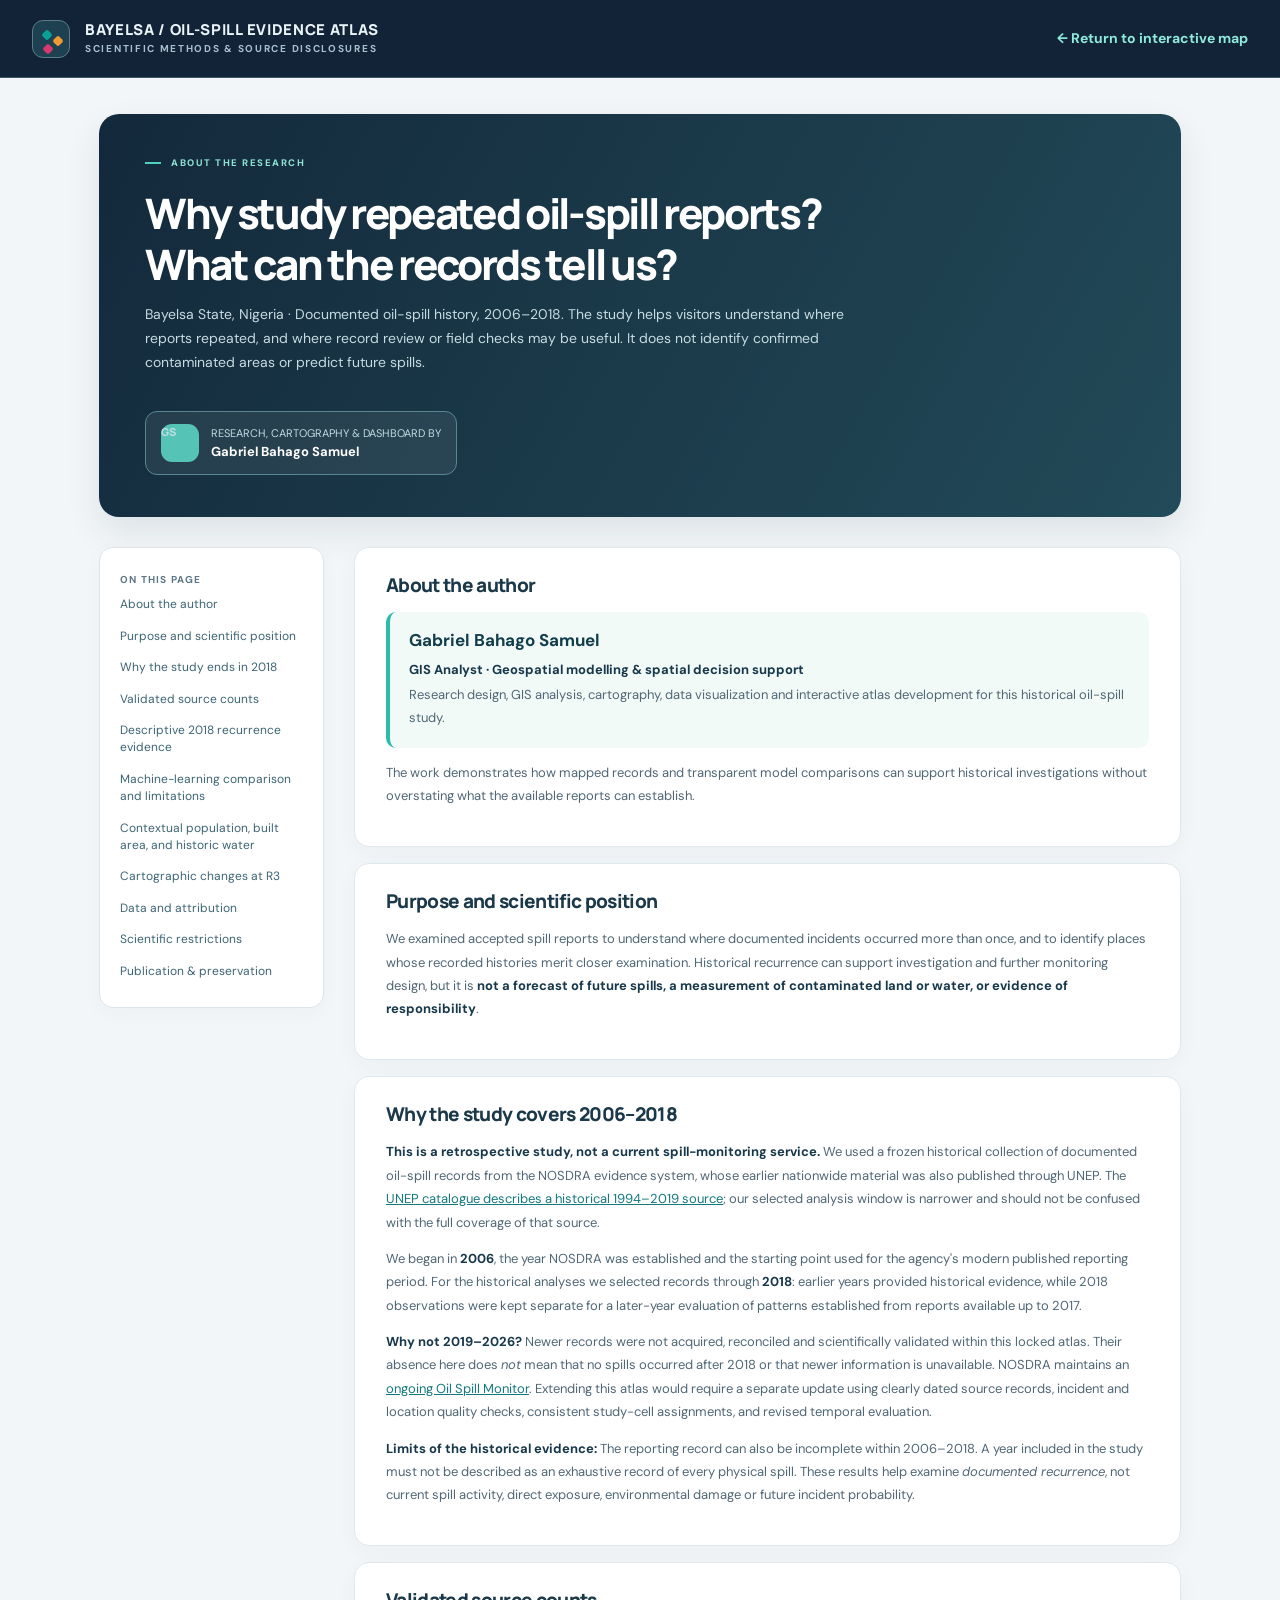
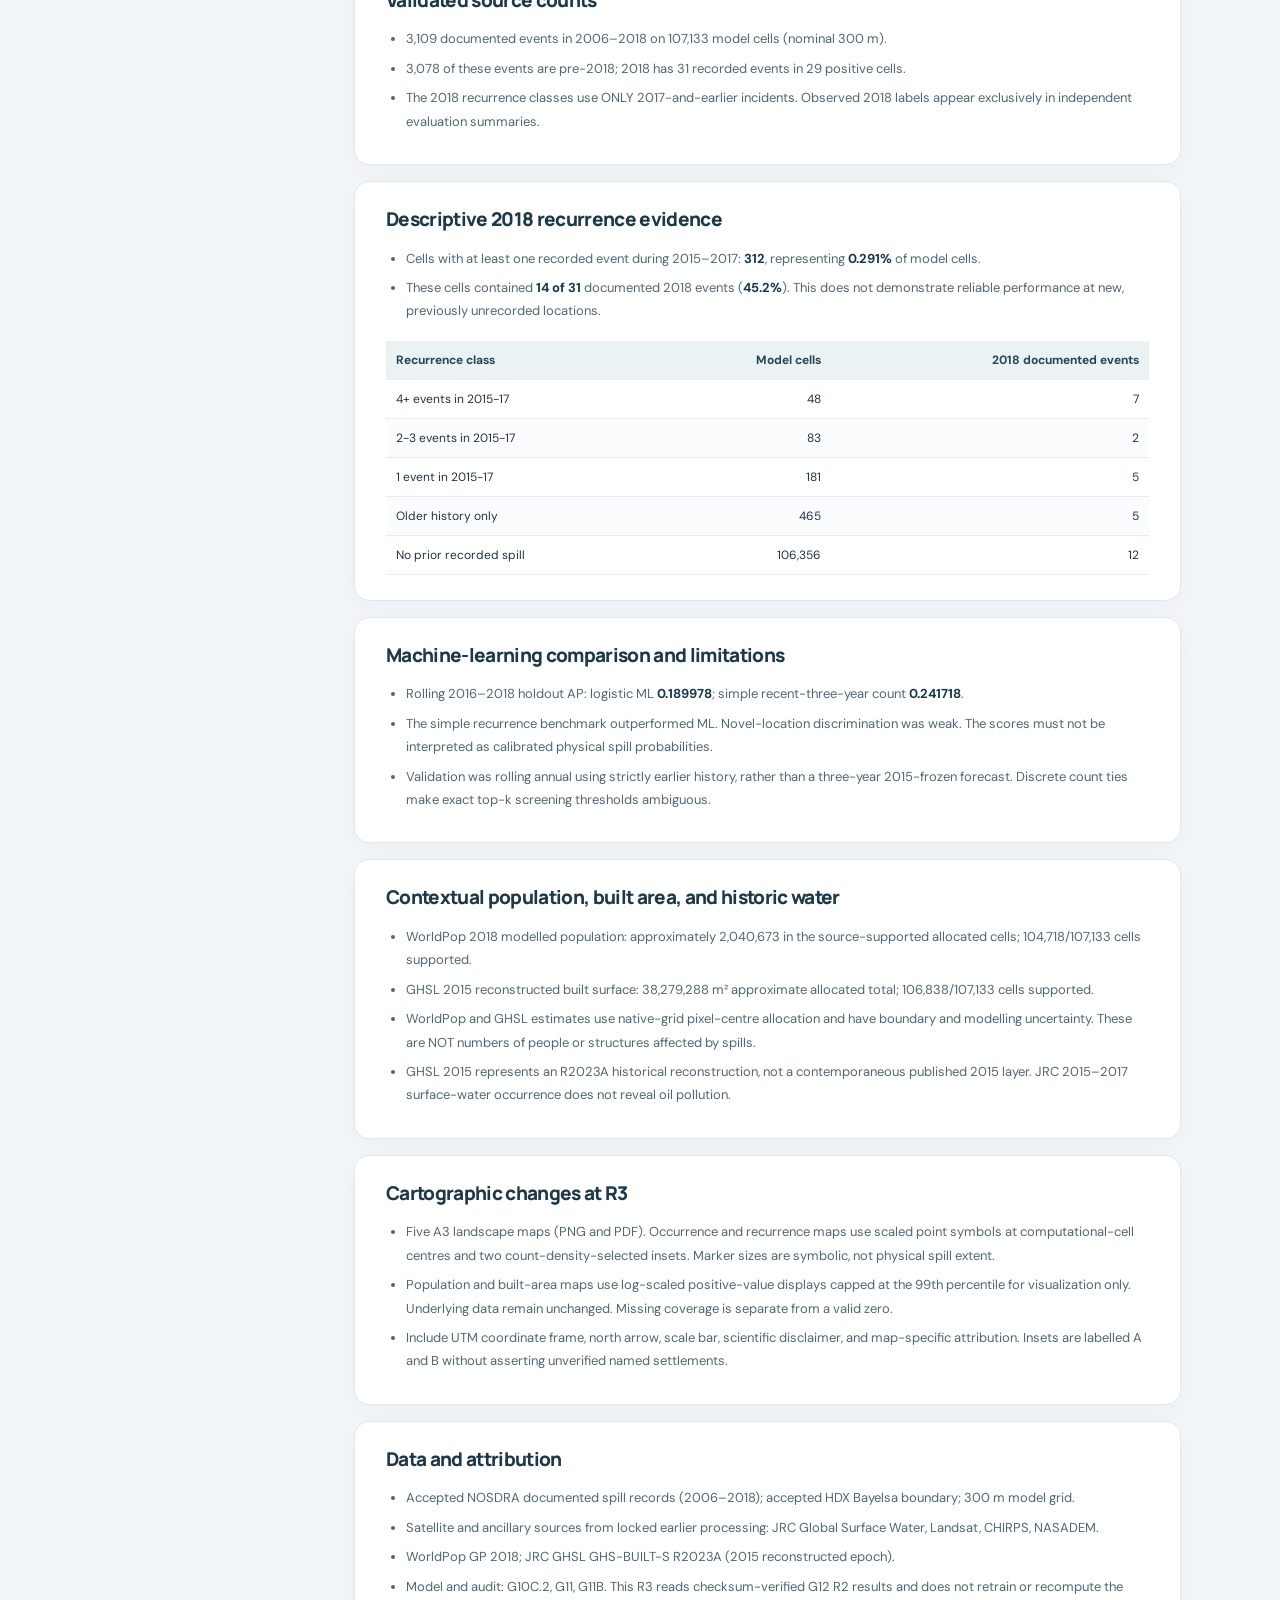
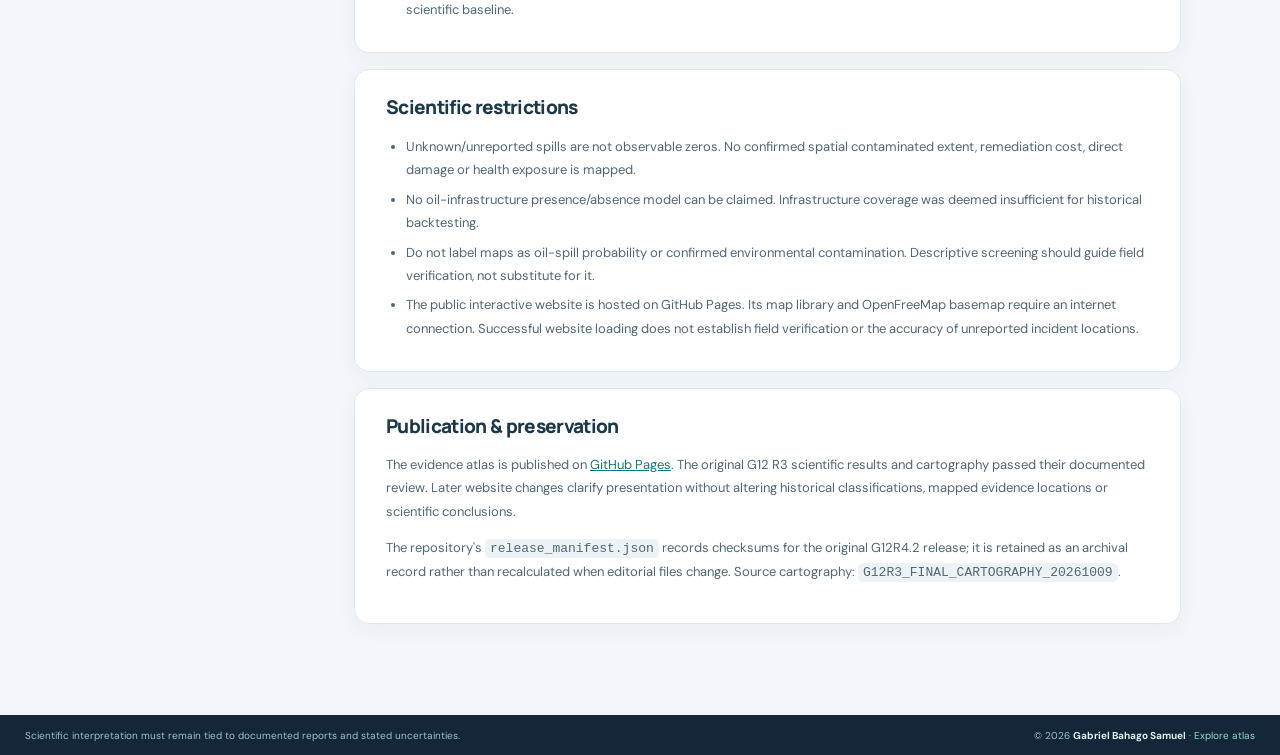
==== commit 65af749f: "Document NOSDRA historical source limits and why evaluation ends in 2018" ====
--- a/methods.html
+++ b/methods.html
@@ -1,5 +1,10 @@
-<!doctype html><html lang="en"><head><meta charset="utf-8"><meta name="viewport" content="width=device-width, initial-scale=1"><meta name="theme-color" content="#122338"><meta name="description" content="Bayelsa documented spill recurrence: scientific methods, provenance and limitations. Built by Gabriel Bahago Samuel."><title>About &amp; Methods | Bayelsa Oil-Spill Evidence Atlas</title><link href="https://fonts.googleapis.com/css2?family=DM+Sans:wght@400;500;600;700;800&family=Manrope:wght@400;500;600;700;800&display=swap" rel="stylesheet"><link rel="stylesheet" href="./styles.css?v=20261010-story1"></head><body class="methods-page"><header class="topbar methods-header"><a class="identity" href="./index.html"><span class="brand-symbol" aria-hidden="true"><span></span><span></span><span></span></span><span class="identity-text"><strong>BAYELSA / OIL-SPILL EVIDENCE ATLAS</strong><small>SCIENTIFIC METHODS &amp; SOURCE DISCLOSURES</small></span></a><a class="method-back" href="./index.html">← Return to interactive map</a></header><div class="methods-shell"><section class="methods-hero"><div class="eyebrow"><span class="eyebrow-line"></span> ABOUT THE RESEARCH</div><h1>Why study repeated oil-spill reports?<br>What can the records tell us?</h1><p>Bayelsa State, Nigeria · Documented oil-spill history, 2006–2018. The study helps visitors understand where reports repeated, and where record review or field checks may be useful. It does not identify confirmed contaminated areas or predict future spills.</p><div class="hero-credit"><span class="avatar" aria-hidden="true">GS</span><div><span>RESEARCH, CARTOGRAPHY &amp; DASHBOARD BY</span><strong>Gabriel Bahago Samuel</strong></div></div></section><div class="methods-content"><nav class="toc" aria-label="On this page"><strong>ON THIS PAGE</strong><a href="#author">About the author</a><a href="#m1">Purpose and scientific position</a><a href="#m2">Validated source counts</a><a href="#m3">Descriptive 2018 recurrence evidence</a><a href="#m4">Machine-learning comparison and limitations</a><a href="#m5">Contextual population, built area, and historic water</a><a href="#m6">Cartographic changes at R3</a><a href="#m7">Data and attribution</a><a href="#m8">Scientific restrictions</a><a href="#m9">Publication &amp; preservation</a></nav><div class="methods-body"><section id="author" class="method-section"><h2>About the author</h2><div class="author-card"><h3>Gabriel Bahago Samuel</h3><p><strong>GIS Analyst · Geospatial modelling &amp; spatial decision support</strong></p><p>Research design, GIS analysis, cartography, data visualization and interactive atlas development for this historical oil-spill study.</p></div><p>The work demonstrates how mapped records and transparent model comparisons can support historical investigations without overstating what the available reports can establish.</p></section><section class="method-section" id="m1"><h2>Purpose and scientific position</h2>
+<!doctype html><html lang="en"><head><meta charset="utf-8"><meta name="viewport" content="width=device-width, initial-scale=1"><meta name="theme-color" content="#122338"><meta name="description" content="Bayelsa documented spill recurrence: scientific methods, provenance and limitations. Built by Gabriel Bahago Samuel."><title>About &amp; Methods | Bayelsa Oil-Spill Evidence Atlas</title><link href="https://fonts.googleapis.com/css2?family=DM+Sans:wght@400;500;600;700;800&family=Manrope:wght@400;500;600;700;800&display=swap" rel="stylesheet"><link rel="stylesheet" href="./styles.css?v=20261010-period1"></head><body class="methods-page"><header class="topbar methods-header"><a class="identity" href="./index.html"><span class="brand-symbol" aria-hidden="true"><span></span><span></span><span></span></span><span class="identity-text"><strong>BAYELSA / OIL-SPILL EVIDENCE ATLAS</strong><small>SCIENTIFIC METHODS &amp; SOURCE DISCLOSURES</small></span></a><a class="method-back" href="./index.html">← Return to interactive map</a></header><div class="methods-shell"><section class="methods-hero"><div class="eyebrow"><span class="eyebrow-line"></span> ABOUT THE RESEARCH</div><h1>Why study repeated oil-spill reports?<br>What can the records tell us?</h1><p>Bayelsa State, Nigeria · Documented oil-spill history, 2006–2018. The study helps visitors understand where reports repeated, and where record review or field checks may be useful. It does not identify confirmed contaminated areas or predict future spills.</p><div class="hero-credit"><span class="avatar" aria-hidden="true">GS</span><div><span>RESEARCH, CARTOGRAPHY &amp; DASHBOARD BY</span><strong>Gabriel Bahago Samuel</strong></div></div></section><div class="methods-content"><nav class="toc" aria-label="On this page"><strong>ON THIS PAGE</strong><a href="#author">About the author</a><a href="#m1">Purpose and scientific position</a><a href="#study-period">Why the study ends in 2018</a><a href="#m2">Validated source counts</a><a href="#m3">Descriptive 2018 recurrence evidence</a><a href="#m4">Machine-learning comparison and limitations</a><a href="#m5">Contextual population, built area, and historic water</a><a href="#m6">Cartographic changes at R3</a><a href="#m7">Data and attribution</a><a href="#m8">Scientific restrictions</a><a href="#m9">Publication &amp; preservation</a></nav><div class="methods-body"><section id="author" class="method-section"><h2>About the author</h2><div class="author-card"><h3>Gabriel Bahago Samuel</h3><p><strong>GIS Analyst · Geospatial modelling &amp; spatial decision support</strong></p><p>Research design, GIS analysis, cartography, data visualization and interactive atlas development for this historical oil-spill study.</p></div><p>The work demonstrates how mapped records and transparent model comparisons can support historical investigations without overstating what the available reports can establish.</p></section><section class="method-section" id="m1"><h2>Purpose and scientific position</h2>
 <p>We examined accepted spill reports to understand where documented incidents occurred more than once, and to identify places whose recorded histories merit closer examination. Historical recurrence can support investigation and further monitoring design, but it is <strong>not a forecast of future spills, a measurement of contaminated land or water, or evidence of responsibility</strong>.</p>
+</section><section class="method-section" id="study-period"><h2>Why the study covers 2006–2018</h2>
+<p><strong>This is a retrospective study, not a current spill-monitoring service.</strong> We used a frozen historical collection of documented oil-spill records from the NOSDRA evidence system, whose earlier nationwide material was also published through UNEP. The <a href="https://wesr-search.unep.org/ckan/dataset/mapx-nigerian-oil-spill-monitor--1994---2019-" target="_blank" rel="noopener noreferrer">UNEP catalogue describes a historical 1994–2019 source</a>; our selected analysis window is narrower and should not be confused with the full coverage of that source.</p>
+<p>We began in <strong>2006</strong>, the year NOSDRA was established and the starting point used for the agency's modern published reporting period. For the historical analyses we selected records through <strong>2018</strong>: earlier years provided historical evidence, while 2018 observations were kept separate for a later-year evaluation of patterns established from reports available up to 2017.</p>
+<p><strong>Why not 2019–2026?</strong> Newer records were not acquired, reconciled and scientifically validated within this locked atlas. Their absence here does <em>not</em> mean that no spills occurred after 2018 or that newer information is unavailable. NOSDRA maintains an <a href="https://oilspillmonitor.ng/" target="_blank" rel="noopener noreferrer">ongoing Oil Spill Monitor</a>. Extending this atlas would require a separate update using clearly dated source records, incident and location quality checks, consistent study-cell assignments, and revised temporal evaluation.</p>
+<p><strong>Limits of the historical evidence:</strong> The reporting record can also be incomplete within 2006–2018. A year included in the study must not be described as an exhaustive record of every physical spill. These results help examine <em>documented recurrence</em>, not current spill activity, direct exposure, environmental damage or future incident probability.</p>
 </section><section class="method-section" id="m2"><h2>Validated source counts</h2>
 <ul>
 <li>3,109 documented events in 2006–2018 on 107,133 model cells (nominal 300 m).</li>
